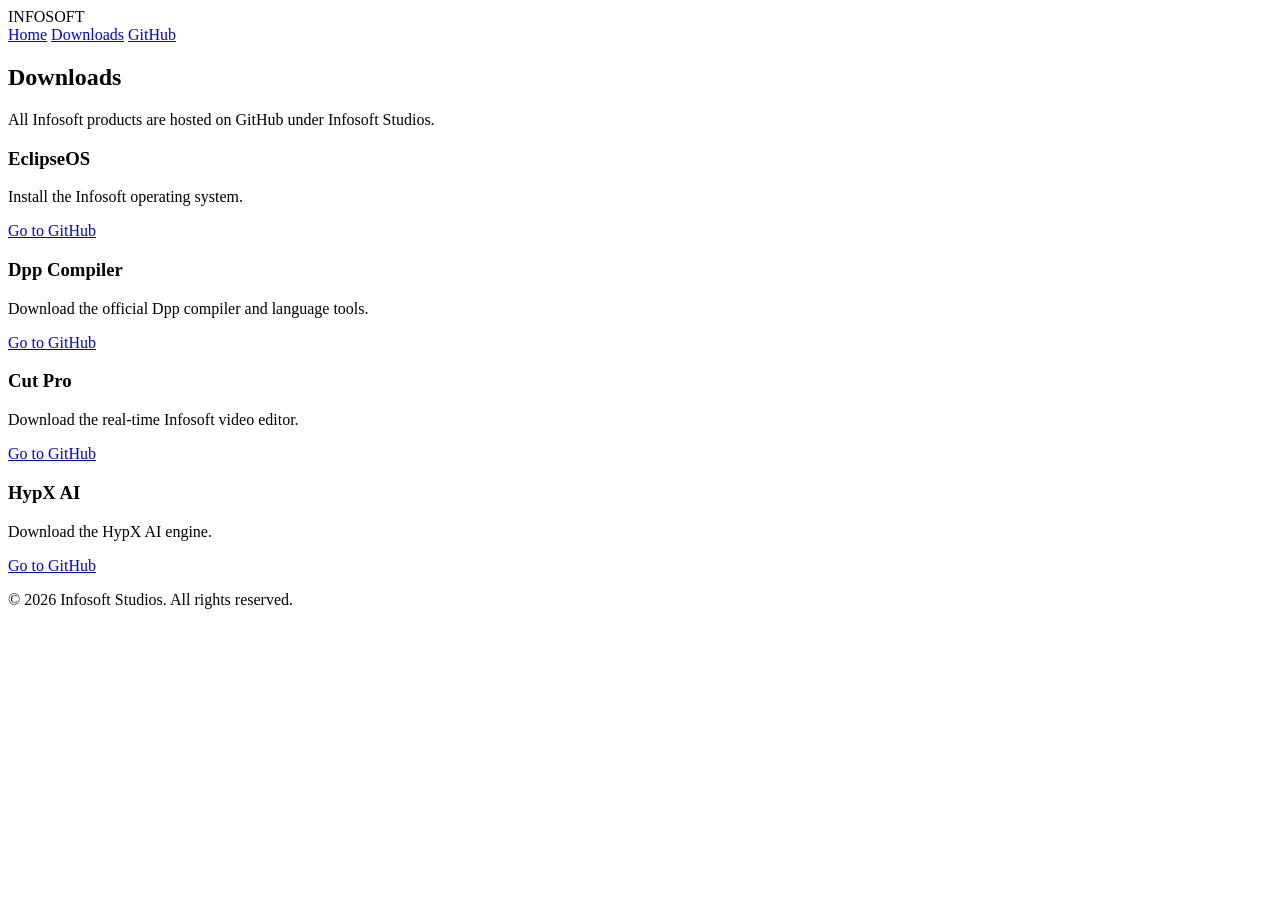
==== downloads.html @ 8b1b64da "Create downloads.html for Infosoft products" ====
<!DOCTYPE html>
<html lang="en">
<head>
    <meta charset="UTF-8">
    <title>Infosoft Downloads</title>
    <meta name="viewport" content="width=device-width, initial-scale=1">
    <link rel="stylesheet" href="style.css">
</head>

<body>

<header>
    <div class="logo">INFOSOFT</div>
    <nav>
        <a href="index.html">Home</a>
        <a href="downloads.html">Downloads</a>
        <a href="https://github.com/Infosoft-Studios" target="_blank">GitHub</a>
    </nav>
</header>

<section class="section">
    <h2>Downloads</h2>
    <p>All Infosoft products are hosted on GitHub under Infosoft Studios.</p>

    <div class="grid">

        <div class="card">
            <h3>EclipseOS</h3>
            <p>Install the Infosoft operating system.</p>
            <a class="btn" href="https://github.com/Infosoft-Studios/EclipseOS" target="_blank">Go to GitHub</a>
        </div>

        <div class="card">
            <h3>Dpp Compiler</h3>
            <p>Download the official Dpp compiler and language tools.</p>
            <a class="btn" href="https://github.com/Infosoft-Studios/Dpp" target="_blank">Go to GitHub</a>
        </div>

        <div class="card">
            <h3>Cut Pro</h3>
            <p>Download the real‑time Infosoft video editor.</p>
            <a class="btn" href="https://github.com/Infosoft-Studios/CutPro" target="_blank">Go to GitHub</a>
        </div>

        <div class="card">
            <h3>HypX AI</h3>
            <p>Download the HypX AI engine.</p>
            <a class="btn" href="https://github.com/Infosoft-Studios/HypX-AI" target="_blank">Go to GitHub</a>
        </div>

    </div>
</section>

<footer>
    <p>© 2026 Infosoft Studios. All rights reserved.</p>
</footer>

</body>
</html>
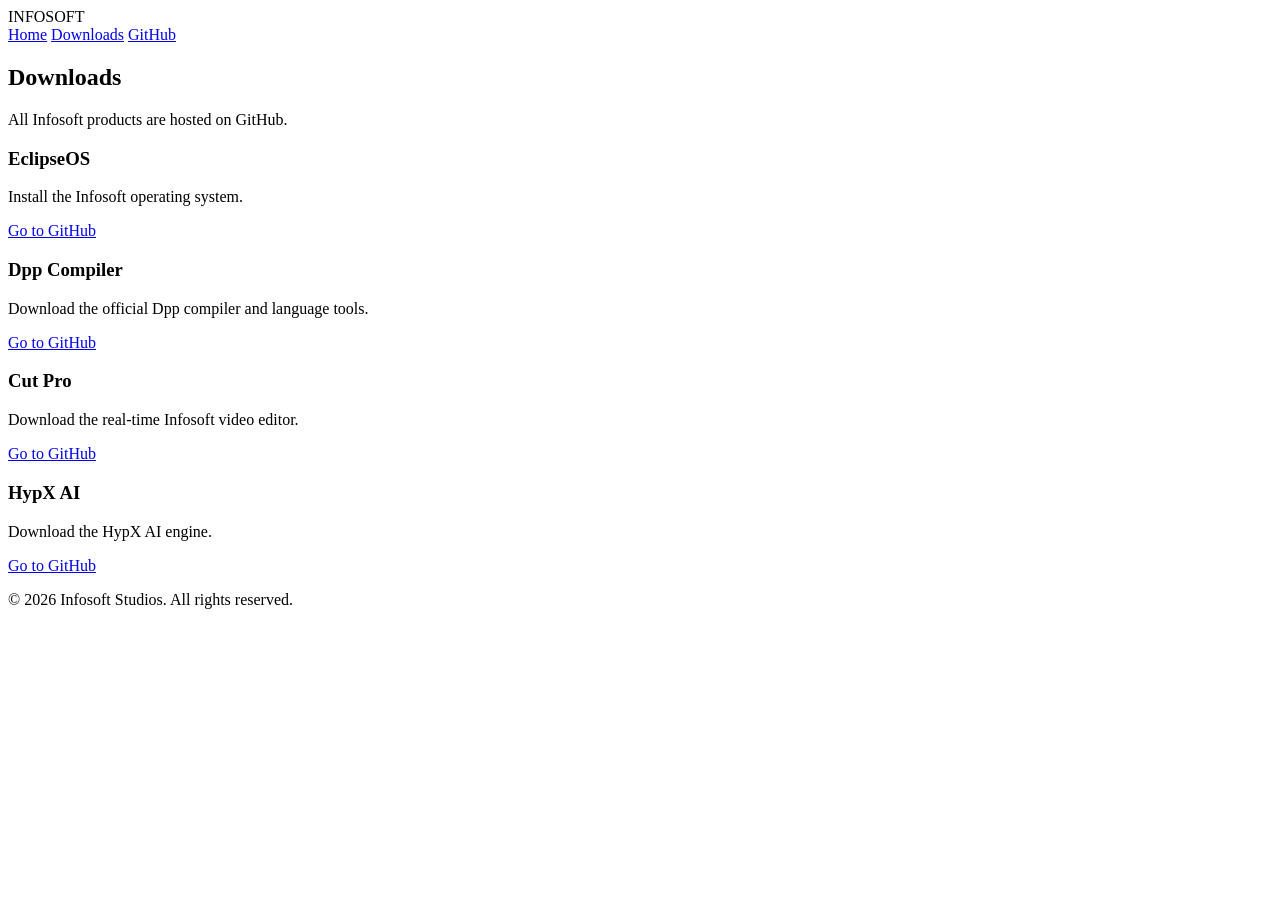
==== commit 12948346: "Update GitHub links and enhance section titles" ====
--- a/downloads.html
+++ b/downloads.html
@@ -9,49 +9,49 @@
 
 <body>
 
-<header>
+<header class="navbar glass">
     <div class="logo">INFOSOFT</div>
     <nav>
         <a href="index.html">Home</a>
         <a href="downloads.html">Downloads</a>
-        <a href="https://github.com/Infosoft-Studios" target="_blank">GitHub</a>
+        <a href="https://github.com/Infosoft" target="_blank">GitHub</a>
     </nav>
 </header>
 
 <section class="section">
-    <h2>Downloads</h2>
-    <p>All Infosoft products are hosted on GitHub under Infosoft Studios.</p>
+    <h2 class="section-title">Downloads</h2>
+    <p class="subtitle">All Infosoft products are hosted on GitHub.</p>
 
     <div class="grid">
 
-        <div class="card">
+        <div class="card glass">
             <h3>EclipseOS</h3>
             <p>Install the Infosoft operating system.</p>
-            <a class="btn" href="https://github.com/Infosoft-Studios/EclipseOS" target="_blank">Go to GitHub</a>
+            <a class="btn" href="https://github.com/Infosoft/EclipseOS" target="_blank">Go to GitHub</a>
         </div>
 
-        <div class="card">
+        <div class="card glass">
             <h3>Dpp Compiler</h3>
             <p>Download the official Dpp compiler and language tools.</p>
-            <a class="btn" href="https://github.com/Infosoft-Studios/Dpp" target="_blank">Go to GitHub</a>
+            <a class="btn" href="https://github.com/Infosoft/Dpp" target="_blank">Go to GitHub</a>
         </div>
 
-        <div class="card">
+        <div class="card glass">
             <h3>Cut Pro</h3>
             <p>Download the real‑time Infosoft video editor.</p>
-            <a class="btn" href="https://github.com/Infosoft-Studios/CutPro" target="_blank">Go to GitHub</a>
+            <a class="btn" href="https://github.com/Infosoft/CutPro" target="_blank">Go to GitHub</a>
         </div>
 
-        <div class="card">
+        <div class="card glass">
             <h3>HypX AI</h3>
             <p>Download the HypX AI engine.</p>
-            <a class="btn" href="https://github.com/Infosoft-Studios/HypX-AI" target="_blank">Go to GitHub</a>
+            <a class="btn" href="https://github.com/Infosoft/HypX-AI" target="_blank">Go to GitHub</a>
         </div>
 
     </div>
 </section>
 
-<footer>
+<footer class="footer glass">
     <p>© 2026 Infosoft Studios. All rights reserved.</p>
 </footer>
 
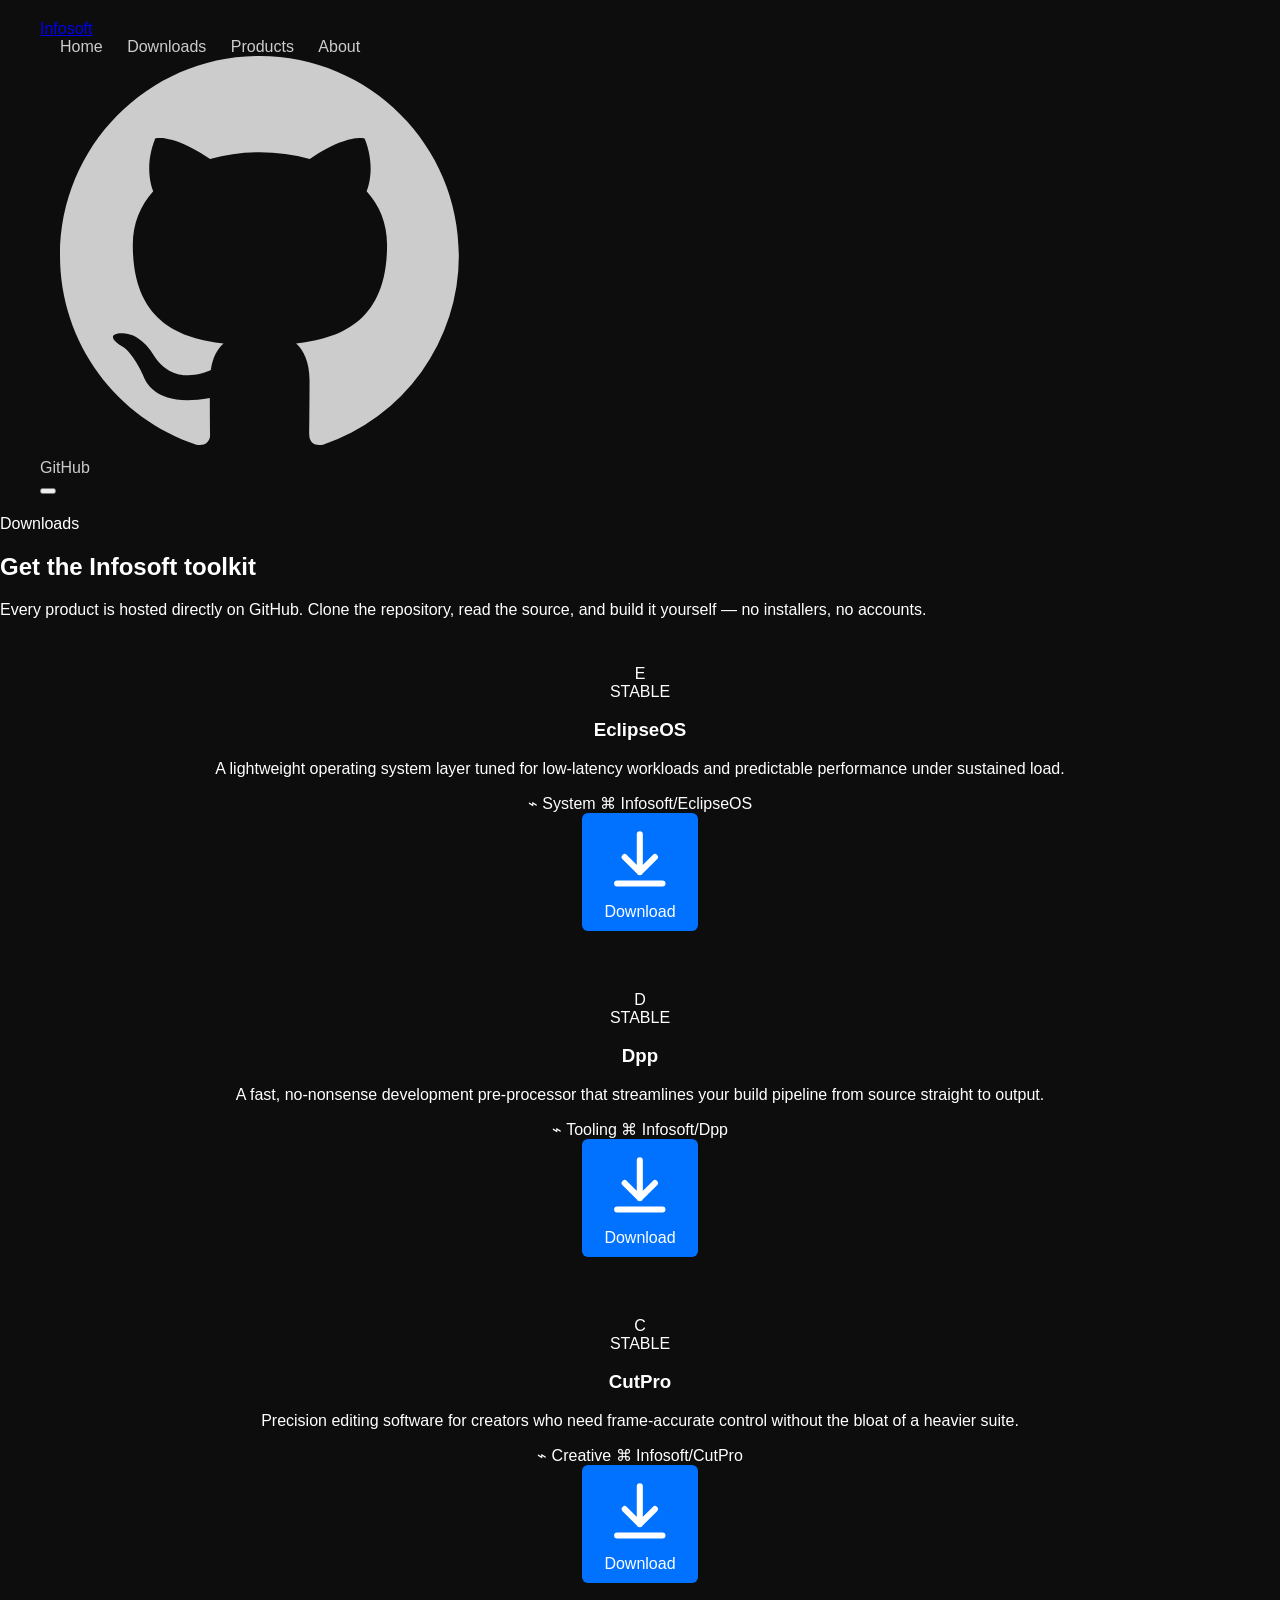
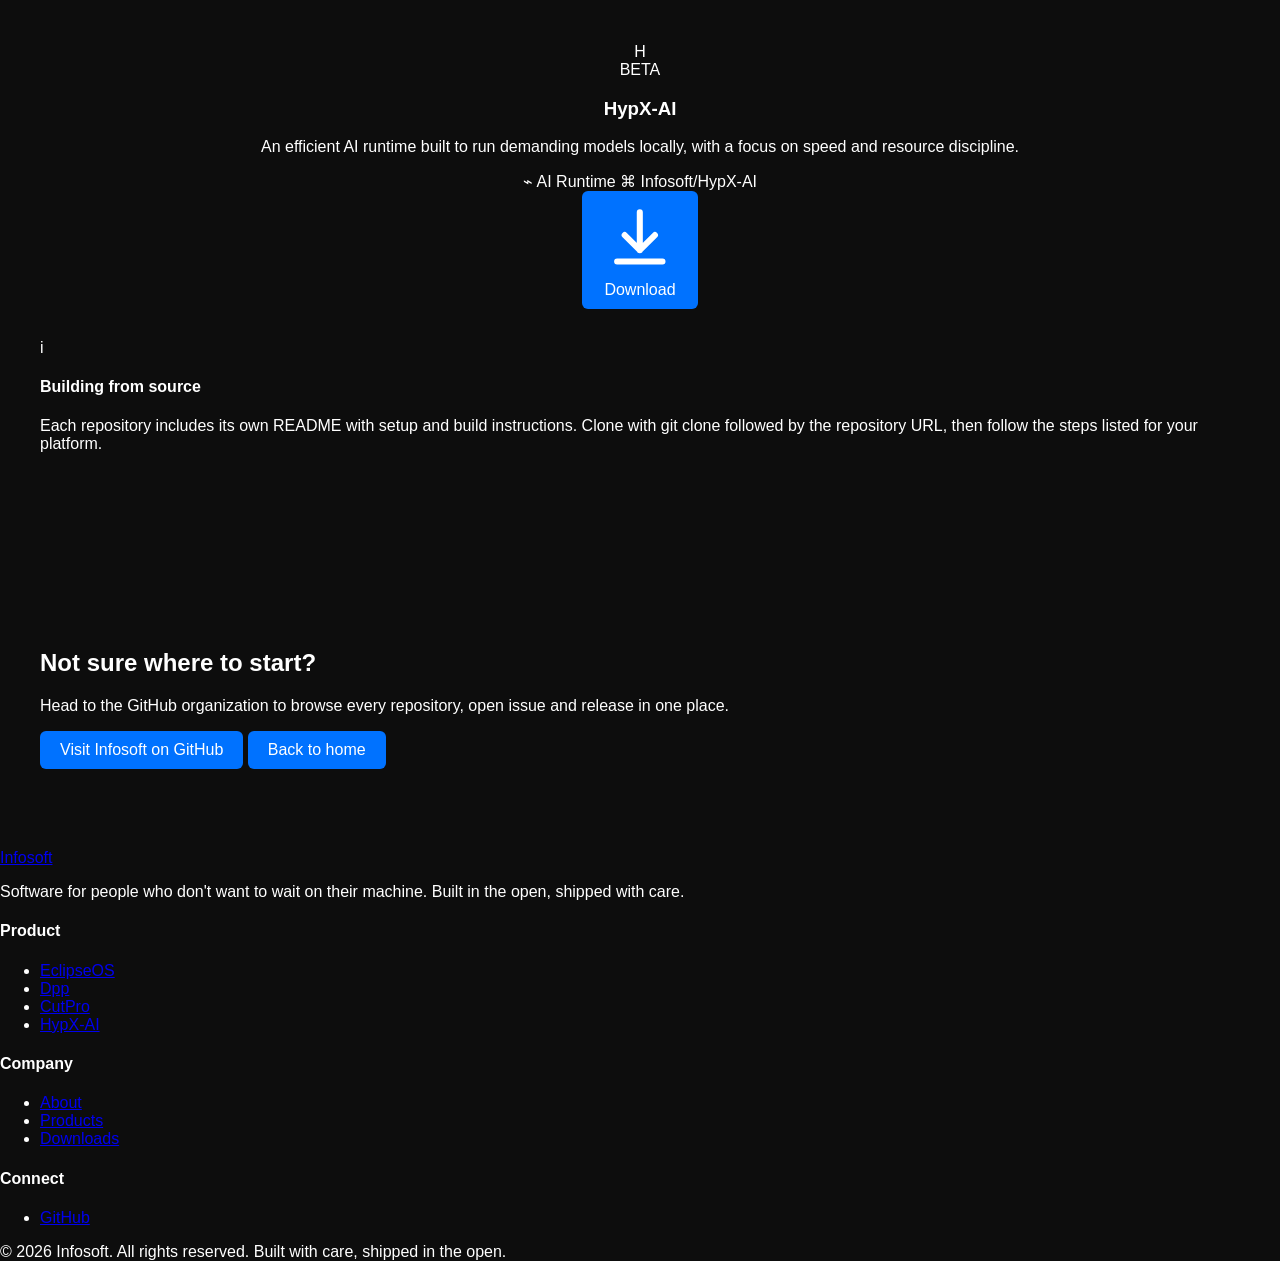
==== commit 23b99276: "Revamp downloads.html with new layout and content Updated the downloads page with new meta tags, imp" ====
--- a/downloads.html
+++ b/downloads.html
@@ -1,59 +1,207 @@
 <!DOCTYPE html>
 <html lang="en">
 <head>
-    <meta charset="UTF-8">
-    <title>Infosoft Downloads</title>
-    <meta name="viewport" content="width=device-width, initial-scale=1">
-    <link rel="stylesheet" href="style.css">
+<meta charset="UTF-8">
+<meta name="viewport" content="width=device-width, initial-scale=1.0">
+<title>Downloads — Infosoft</title>
+<meta name="description" content="Download EclipseOS, Dpp, CutPro and HypX-AI directly from the Infosoft GitHub organization.">
+<link rel="preconnect" href="https://fonts.googleapis.com">
+<link rel="stylesheet" href="style.css">
 </head>
-
 <body>
 
-<header class="navbar glass">
-    <div class="logo">INFOSOFT</div>
-    <nav>
-        <a href="index.html">Home</a>
-        <a href="downloads.html">Downloads</a>
-        <a href="https://github.com/Infosoft" target="_blank">GitHub</a>
+<div class="ambient" aria-hidden="true">
+  <div class="orb orb--1"></div>
+  <div class="orb orb--2"></div>
+  <div class="orb orb--3"></div>
+</div>
+
+<header class="navbar" id="navbar">
+  <div class="nav-inner">
+    <a href="index.html" class="brand">
+      <span class="brand-mark" aria-hidden="true"></span>
+      Infosoft
+    </a>
+
+    <nav class="nav-links" id="navLinks">
+      <a href="index.html">Home</a>
+      <a href="downloads.html" class="active">Downloads</a>
+      <a href="index.html#products">Products</a>
+      <a href="index.html#about">About</a>
+      <a href="https://github.com/Infosoft" target="_blank" rel="noopener" class="nav-github">
+        <svg viewBox="0 0 16 16" fill="currentColor" aria-hidden="true"><path d="M8 0C3.58 0 0 3.58 0 8c0 3.54 2.29 6.53 5.47 7.59.4.07.55-.17.55-.38 0-.19-.01-.82-.01-1.49-2.01.37-2.53-.49-2.69-.94-.09-.23-.48-.94-.82-1.13-.28-.15-.68-.52-.01-.53.63-.01 1.08.58 1.23.82.72 1.21 1.87.87 2.33.66.07-.52.28-.87.51-1.07-1.78-.2-3.64-.89-3.64-3.95 0-.87.31-1.59.82-2.15-.08-.2-.36-1.02.08-2.12 0 0 .67-.21 2.2.82.64-.18 1.32-.27 2-.27.68 0 1.36.09 2 .27 1.53-1.04 2.2-.82 2.2-.82.44 1.1.16 1.92.08 2.12.51.56.82 1.27.82 2.15 0 3.07-1.87 3.75-3.65 3.95.29.25.54.73.54 1.48 0 1.07-.01 1.93-.01 2.2 0 .21.15.46.55.38A8.01 8.01 0 0 0 16 8c0-4.42-3.58-8-8-8z"/></svg>
+        GitHub
+      </a>
     </nav>
+
+    <button class="nav-toggle" id="navToggle" aria-label="Toggle navigation" aria-expanded="false">
+      <span></span><span></span><span></span>
+    </button>
+  </div>
 </header>
 
-<section class="section">
-    <h2 class="section-title">Downloads</h2>
-    <p class="subtitle">All Infosoft products are hosted on GitHub.</p>
-
-    <div class="grid">
-
-        <div class="card glass">
-            <h3>EclipseOS</h3>
-            <p>Install the Infosoft operating system.</p>
-            <a class="btn" href="https://github.com/Infosoft/EclipseOS" target="_blank">Go to GitHub</a>
+<main>
+
+  <section class="page-header">
+    <div class="container">
+      <div class="eyebrow reveal is-visible" style="justify-content:center">Downloads</div>
+      <h1 class="section-heading reveal is-visible">Get the Infosoft toolkit</h1>
+      <p class="section-sub reveal is-visible">Every product is hosted directly on GitHub. Clone the repository, read the source, and build it yourself — no installers, no accounts.</p>
+    </div>
+  </section>
+
+  <section class="section" style="padding-top:0">
+    <div class="container">
+      <div class="grid-downloads reveal-stagger">
+
+        <article class="card download-card reveal" style="--i:0">
+          <div class="download-top">
+            <div class="download-icon">E</div>
+            <span class="download-status">STABLE</span>
+          </div>
+          <h3>EclipseOS</h3>
+          <p>A lightweight operating system layer tuned for low-latency workloads and predictable performance under sustained load.</p>
+          <div class="download-meta">
+            <span>⌁ System</span>
+            <span>⌘ Infosoft/EclipseOS</span>
+          </div>
+          <div class="download-actions">
+            <a href="https://github.com/Infosoft/EclipseOS" target="_blank" rel="noopener" class="btn btn-primary btn-block">
+              <svg viewBox="0 0 20 20" fill="none" aria-hidden="true"><path d="M10 3v10m0 0l-4-4m4 4l4-4M4 16h12" stroke="currentColor" stroke-width="1.6" stroke-linecap="round" stroke-linejoin="round"/></svg>
+              Download
+            </a>
+          </div>
+        </article>
+
+        <article class="card download-card reveal" style="--i:1">
+          <div class="download-top">
+            <div class="download-icon">D</div>
+            <span class="download-status">STABLE</span>
+          </div>
+          <h3>Dpp</h3>
+          <p>A fast, no-nonsense development pre-processor that streamlines your build pipeline from source straight to output.</p>
+          <div class="download-meta">
+            <span>⌁ Tooling</span>
+            <span>⌘ Infosoft/Dpp</span>
+          </div>
+          <div class="download-actions">
+            <a href="https://github.com/Infosoft/Dpp" target="_blank" rel="noopener" class="btn btn-primary btn-block">
+              <svg viewBox="0 0 20 20" fill="none" aria-hidden="true"><path d="M10 3v10m0 0l-4-4m4 4l4-4M4 16h12" stroke="currentColor" stroke-width="1.6" stroke-linecap="round" stroke-linejoin="round"/></svg>
+              Download
+            </a>
+          </div>
+        </article>
+
+        <article class="card download-card reveal" style="--i:2">
+          <div class="download-top">
+            <div class="download-icon">C</div>
+            <span class="download-status">STABLE</span>
+          </div>
+          <h3>CutPro</h3>
+          <p>Precision editing software for creators who need frame-accurate control without the bloat of a heavier suite.</p>
+          <div class="download-meta">
+            <span>⌁ Creative</span>
+            <span>⌘ Infosoft/CutPro</span>
+          </div>
+          <div class="download-actions">
+            <a href="https://github.com/Infosoft/CutPro" target="_blank" rel="noopener" class="btn btn-primary btn-block">
+              <svg viewBox="0 0 20 20" fill="none" aria-hidden="true"><path d="M10 3v10m0 0l-4-4m4 4l4-4M4 16h12" stroke="currentColor" stroke-width="1.6" stroke-linecap="round" stroke-linejoin="round"/></svg>
+              Download
+            </a>
+          </div>
+        </article>
+
+        <article class="card download-card reveal" style="--i:3">
+          <div class="download-top">
+            <div class="download-icon">H</div>
+            <span class="download-status">BETA</span>
+          </div>
+          <h3>HypX-AI</h3>
+          <p>An efficient AI runtime built to run demanding models locally, with a focus on speed and resource discipline.</p>
+          <div class="download-meta">
+            <span>⌁ AI Runtime</span>
+            <span>⌘ Infosoft/HypX-AI</span>
+          </div>
+          <div class="download-actions">
+            <a href="https://github.com/Infosoft/HypX-AI" target="_blank" rel="noopener" class="btn btn-primary btn-block">
+              <svg viewBox="0 0 20 20" fill="none" aria-hidden="true"><path d="M10 3v10m0 0l-4-4m4 4l4-4M4 16h12" stroke="currentColor" stroke-width="1.6" stroke-linecap="round" stroke-linejoin="round"/></svg>
+              Download
+            </a>
+          </div>
+        </article>
+
+      </div>
+
+      <div class="notice-panel reveal">
+        <div class="notice-icon">i</div>
+        <div>
+          <h4>Building from source</h4>
+          <p>Each repository includes its own README with setup and build instructions. Clone with <span class="mono">git clone</span> followed by the repository URL, then follow the steps listed for your platform.</p>
         </div>
-
-        <div class="card glass">
-            <h3>Dpp Compiler</h3>
-            <p>Download the official Dpp compiler and language tools.</p>
-            <a class="btn" href="https://github.com/Infosoft/Dpp" target="_blank">Go to GitHub</a>
+      </div>
+    </div>
+  </section>
+
+  <section class="section">
+    <div class="container">
+      <div class="cta-band reveal">
+        <h2>Not sure where to start?</h2>
+        <p>Head to the GitHub organization to browse every repository, open issue and release in one place.</p>
+        <div class="hero-cta">
+          <a href="https://github.com/Infosoft" target="_blank" rel="noopener" class="btn btn-primary">Visit Infosoft on GitHub</a>
+          <a href="index.html" class="btn btn-ghost">Back to home</a>
         </div>
-
-        <div class="card glass">
-            <h3>Cut Pro</h3>
-            <p>Download the real‑time Infosoft video editor.</p>
-            <a class="btn" href="https://github.com/Infosoft/CutPro" target="_blank">Go to GitHub</a>
-        </div>
-
-        <div class="card glass">
-            <h3>HypX AI</h3>
-            <p>Download the HypX AI engine.</p>
-            <a class="btn" href="https://github.com/Infosoft/HypX-AI" target="_blank">Go to GitHub</a>
-        </div>
-
-    </div>
-</section>
-
-<footer class="footer glass">
-    <p>© 2026 Infosoft Studios. All rights reserved.</p>
+      </div>
+    </div>
+  </section>
+
+</main>
+
+<footer class="site-footer">
+  <div class="container">
+    <div class="footer-grid">
+      <div class="footer-brand">
+        <a href="index.html" class="brand">
+          <span class="brand-mark" aria-hidden="true"></span>
+          Infosoft
+        </a>
+        <p>Software for people who don't want to wait on their machine. Built in the open, shipped with care.</p>
+      </div>
+
+      <div class="footer-col">
+        <h4>Product</h4>
+        <ul>
+          <li><a href="https://github.com/Infosoft/EclipseOS" target="_blank" rel="noopener">EclipseOS</a></li>
+          <li><a href="https://github.com/Infosoft/Dpp" target="_blank" rel="noopener">Dpp</a></li>
+          <li><a href="https://github.com/Infosoft/CutPro" target="_blank" rel="noopener">CutPro</a></li>
+          <li><a href="https://github.com/Infosoft/HypX-AI" target="_blank" rel="noopener">HypX-AI</a></li>
+        </ul>
+      </div>
+
+      <div class="footer-col">
+        <h4>Company</h4>
+        <ul>
+          <li><a href="index.html#about">About</a></li>
+          <li><a href="index.html#products">Products</a></li>
+          <li><a href="downloads.html">Downloads</a></li>
+        </ul>
+      </div>
+
+      <div class="footer-col">
+        <h4>Connect</h4>
+        <ul>
+          <li><a href="https://github.com/Infosoft" target="_blank" rel="noopener">GitHub</a></li>
+        </ul>
+      </div>
+    </div>
+
+    <div class="footer-bottom">
+      <span>© 2026 Infosoft. All rights reserved.</span>
+      <span class="mono">Built with care, shipped in the open.</span>
+    </div>
+  </div>
 </footer>
 
+<script src="script.js"></script>
 </body>
 </html>
--- a/style.css
+++ b/style.css
@@ -0,0 +1,129 @@
+/* GLOBAL */
+body {
+    margin: 0;
+    font-family: "Inter", "Segoe UI", sans-serif;
+    background: #0d0d0d;
+    color: #fff;
+}
+
+/* GLASS EFFECT */
+.glass {
+    backdrop-filter: blur(12px);
+    background: rgba(255, 255, 255, 0.05);
+    border: 1px solid rgba(255, 255, 255, 0.1);
+}
+
+/* NAVBAR */
+.navbar {
+    display: flex;
+    justify-content: space-between;
+    padding: 20px 40px;
+    position: sticky;
+    top: 0;
+    z-index: 100;
+}
+
+.logo {
+    font-size: 26px;
+    font-weight: 700;
+    letter-spacing: 2px;
+}
+
+nav a {
+    margin-left: 20px;
+    color: #ccc;
+    text-decoration: none;
+    font-size: 16px;
+    transition: 0.2s;
+}
+
+nav a:hover {
+    color: #fff;
+}
+
+/* HERO */
+.hero {
+    height: 80vh;
+    display: flex;
+    align-items: center;
+    justify-content: center;
+    background: linear-gradient(135deg, #1a1a1a, #000);
+    text-align: center;
+}
+
+.title {
+    font-size: 64px;
+    margin-bottom: 10px;
+}
+
+.subtitle {
+    font-size: 20px;
+    color: #bbb;
+}
+
+.cta {
+    display: inline-block;
+    margin-top: 30px;
+    padding: 12px 30px;
+    background: #0072ff;
+    color: #fff;
+    border-radius: 6px;
+    text-decoration: none;
+    font-size: 18px;
+    transition: 0.2s;
+}
+
+.cta:hover {
+    background: #0055cc;
+}
+
+/* SECTIONS */
+.section {
+    padding: 80px 40px;
+}
+
+.section-title {
+    font-size: 36px;
+    text-align: center;
+    margin-bottom: 40px;
+}
+
+/* GRID */
+.grid {
+    display: grid;
+    grid-template-columns: repeat(auto-fit, minmax(260px, 1fr));
+    gap: 30px;
+}
+
+/* CARDS */
+.card {
+    padding: 30px;
+    border-radius: 12px;
+    text-align: center;
+    transition: 0.3s;
+}
+
+.card:hover {
+    transform: translateY(-8px);
+}
+
+.btn {
+    display: inline-block;
+    padding: 10px 20px;
+    background: #0072ff;
+    color: #fff;
+    border-radius: 6px;
+    text-decoration: none;
+    transition: 0.2s;
+}
+
+.btn:hover {
+    background: #0055cc;
+}
+
+/* FOOTER */
+.footer {
+    text-align: center;
+    padding: 20px;
+    margin-top: 40px;
+}
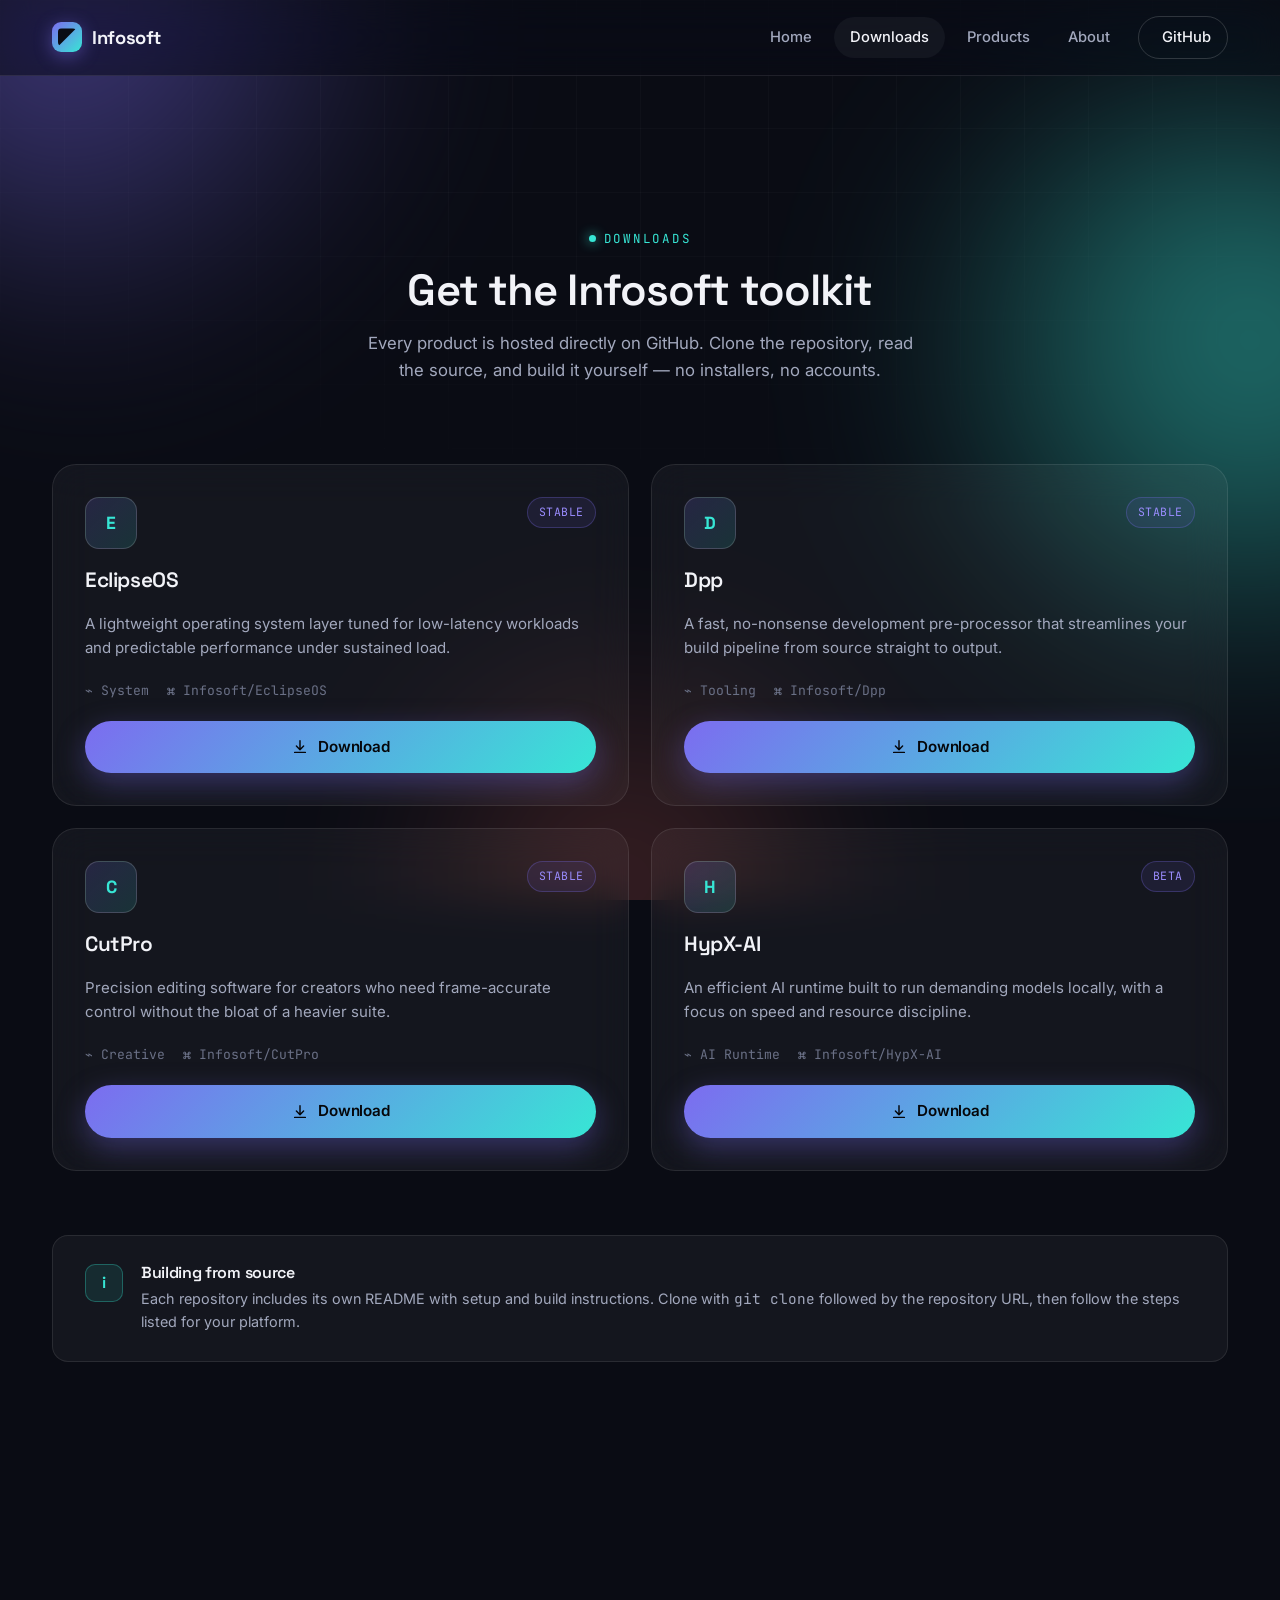
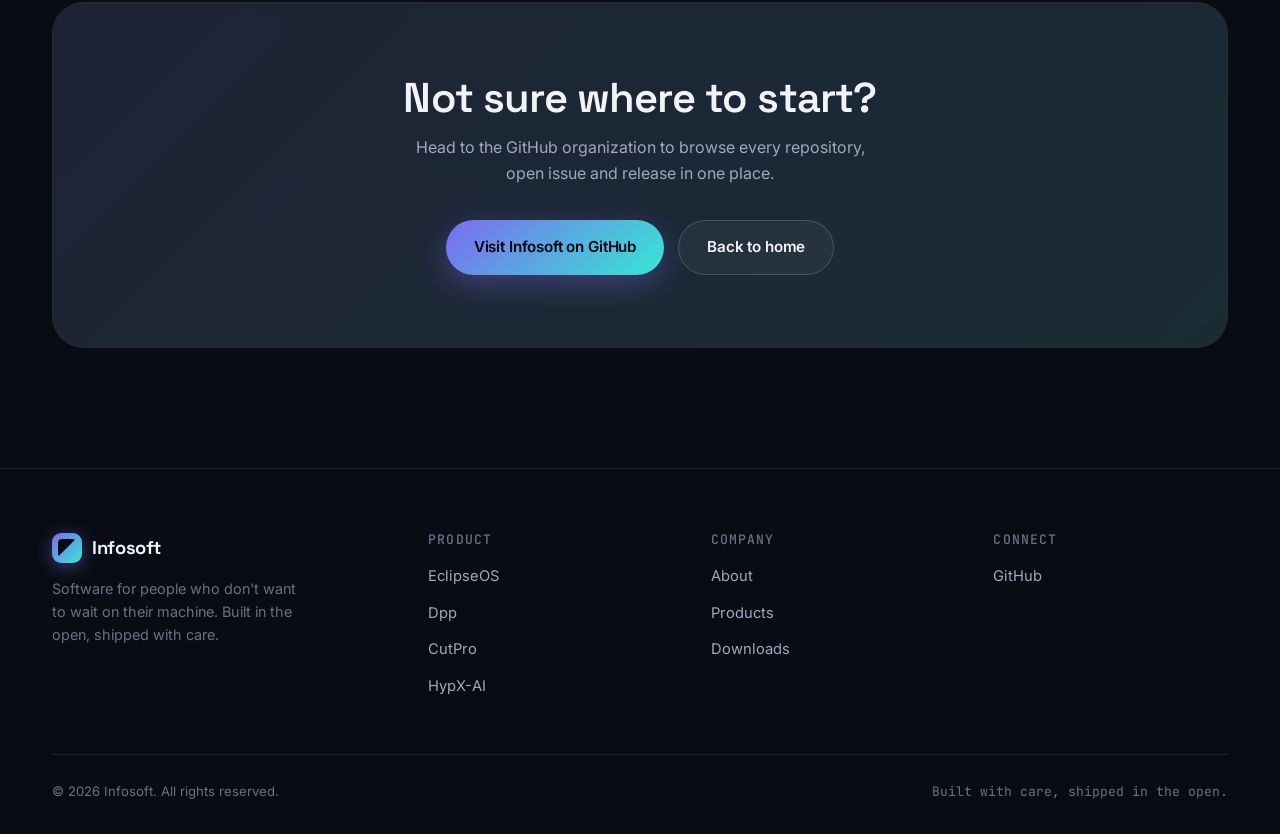
==== commit d98ae360: "Update product links in downloads.html" ====
--- a/downloads.html
+++ b/downloads.html
@@ -171,8 +171,8 @@
       <div class="footer-col">
         <h4>Product</h4>
         <ul>
-          <li><a href="https://github.com/Infosoft/EclipseOS" target="_blank" rel="noopener">EclipseOS</a></li>
-          <li><a href="https://github.com/Infosoft/Dpp" target="_blank" rel="noopener">Dpp</a></li>
+          <li><a href="https://github.com/Infosoft-Studios/EclipseOS" target="_blank" rel="noopener">EclipseOS</a></li>
+          <li><a href="https://github.com/Infosoft-Studios/Dpp-ProgrammingLanguage" target="_blank" rel="noopener">Dpp</a></li>
           <li><a href="https://github.com/Infosoft/CutPro" target="_blank" rel="noopener">CutPro</a></li>
           <li><a href="https://github.com/Infosoft/HypX-AI" target="_blank" rel="noopener">HypX-AI</a></li>
         </ul>
--- a/style.css
+++ b/style.css
@@ -1,129 +1,876 @@
-/* GLOBAL */
+/* =========================================================
+   Infosoft — Global Stylesheet
+   ========================================================= */
+
+@import url('https://fonts.googleapis.com/css2?family=Space+Grotesk:wght@400;500;600;700&family=Inter:wght@400;500;600;700&family=JetBrains+Mono:wght@400;500&display=swap');
+
+:root {
+  /* Palette */
+  --bg: #0a0c14;
+  --bg-alt: #0d1020;
+  --surface: rgba(255, 255, 255, 0.045);
+  --surface-strong: rgba(255, 255, 255, 0.08);
+  --border: rgba(255, 255, 255, 0.09);
+  --border-strong: rgba(255, 255, 255, 0.16);
+
+  --text: #f2f3f8;
+  --text-dim: #a2a8bd;
+  --text-faint: #6a7086;
+
+  --violet: #7c6cf0;
+  --violet-soft: #9b8dff;
+  --cyan: #37e6d5;
+  --coral: #ff6f61;
+
+  --gradient-brand: linear-gradient(135deg, #7c6cf0 0%, #37e6d5 100%);
+  --gradient-brand-soft: linear-gradient(135deg, rgba(124, 108, 240, 0.18), rgba(55, 230, 213, 0.14));
+  --gradient-text: linear-gradient(135deg, #ffffff 0%, #b9c0ff 45%, #37e6d5 100%);
+
+  --radius-sm: 10px;
+  --radius-md: 16px;
+  --radius-lg: 24px;
+  --radius-xl: 32px;
+
+  --shadow-sm: 0 2px 12px rgba(0, 0, 0, 0.25);
+  --shadow-md: 0 12px 40px rgba(0, 0, 0, 0.35);
+  --shadow-lg: 0 24px 70px rgba(0, 0, 0, 0.45);
+  --shadow-glow: 0 0 0 1px rgba(124, 108, 240, 0.25), 0 20px 60px rgba(124, 108, 240, 0.18);
+
+  --ease: cubic-bezier(0.16, 1, 0.3, 1);
+  --ease-soft: cubic-bezier(0.4, 0, 0.2, 1);
+
+  --nav-h: 76px;
+  --container: 1240px;
+}
+
+/* ---------- Reset ---------- */
+* { margin: 0; padding: 0; box-sizing: border-box; }
+
+html {
+  scroll-behavior: smooth;
+  -webkit-font-smoothing: antialiased;
+}
+
 body {
-    margin: 0;
-    font-family: "Inter", "Segoe UI", sans-serif;
-    background: #0d0d0d;
-    color: #fff;
-}
-
-/* GLASS EFFECT */
-.glass {
-    backdrop-filter: blur(12px);
-    background: rgba(255, 255, 255, 0.05);
-    border: 1px solid rgba(255, 255, 255, 0.1);
-}
-
-/* NAVBAR */
+  background: var(--bg);
+  color: var(--text);
+  font-family: 'Inter', -apple-system, BlinkMacSystemFont, sans-serif;
+  font-size: 16px;
+  line-height: 1.6;
+  overflow-x: hidden;
+  position: relative;
+}
+
+img { max-width: 100%; display: block; }
+a { color: inherit; text-decoration: none; }
+ul { list-style: none; }
+button { font-family: inherit; cursor: pointer; border: none; background: none; color: inherit; }
+
+::selection { background: rgba(124, 108, 240, 0.35); color: #fff; }
+
+::-webkit-scrollbar { width: 10px; }
+::-webkit-scrollbar-track { background: var(--bg); }
+::-webkit-scrollbar-thumb { background: var(--border-strong); border-radius: 10px; }
+::-webkit-scrollbar-thumb:hover { background: var(--violet); }
+
+@media (prefers-reduced-motion: reduce) {
+  *, *::before, *::after {
+    animation-duration: 0.001ms !important;
+    animation-iteration-count: 1 !important;
+    transition-duration: 0.001ms !important;
+    scroll-behavior: auto !important;
+  }
+}
+
+:focus-visible {
+  outline: 2px solid var(--cyan);
+  outline-offset: 3px;
+  border-radius: 4px;
+}
+
+/* ---------- Typography ---------- */
+h1, h2, h3, h4 {
+  font-family: 'Space Grotesk', 'Inter', sans-serif;
+  font-weight: 600;
+  letter-spacing: -0.02em;
+  line-height: 1.1;
+  color: var(--text);
+}
+
+.eyebrow {
+  display: inline-flex;
+  align-items: center;
+  gap: 8px;
+  font-family: 'JetBrains Mono', monospace;
+  font-size: 12.5px;
+  letter-spacing: 0.14em;
+  text-transform: uppercase;
+  color: var(--cyan);
+  margin-bottom: 18px;
+}
+
+.eyebrow::before {
+  content: '';
+  width: 7px;
+  height: 7px;
+  border-radius: 50%;
+  background: var(--cyan);
+  box-shadow: 0 0 12px var(--cyan);
+}
+
+.section-heading {
+  font-size: clamp(2rem, 3.4vw, 2.85rem);
+  max-width: 640px;
+}
+
+.section-sub {
+  color: var(--text-dim);
+  font-size: 1.05rem;
+  max-width: 560px;
+  margin-top: 16px;
+}
+
+.gradient-text {
+  background: var(--gradient-text);
+  -webkit-background-clip: text;
+  background-clip: text;
+  color: transparent;
+}
+
+.mono { font-family: 'JetBrains Mono', monospace; }
+
+/* ---------- Layout helpers ---------- */
+.container {
+  width: 100%;
+  max-width: var(--container);
+  margin: 0 auto;
+  padding: 0 32px;
+}
+
+.section {
+  padding: 120px 0;
+  position: relative;
+}
+
+@media (max-width: 720px) {
+  .section { padding: 84px 0; }
+}
+
+/* ---------- Ambient background ---------- */
+.ambient {
+  position: fixed;
+  inset: 0;
+  z-index: -2;
+  background: var(--bg);
+  overflow: hidden;
+}
+
+.ambient::before {
+  content: '';
+  position: absolute;
+  inset: 0;
+  background-image:
+    linear-gradient(rgba(255,255,255,0.025) 1px, transparent 1px),
+    linear-gradient(90deg, rgba(255,255,255,0.025) 1px, transparent 1px);
+  background-size: 64px 64px;
+  mask-image: radial-gradient(ellipse 80% 60% at 50% 0%, black 40%, transparent 100%);
+}
+
+.orb {
+  position: absolute;
+  border-radius: 50%;
+  filter: blur(90px);
+  opacity: 0.55;
+  animation: drift 22s ease-in-out infinite;
+}
+
+.orb--1 {
+  width: 560px; height: 560px;
+  top: -180px; left: -120px;
+  background: radial-gradient(circle at 30% 30%, #7c6cf0, transparent 70%);
+  animation-delay: 0s;
+}
+
+.orb--2 {
+  width: 620px; height: 620px;
+  top: 10%; right: -220px;
+  background: radial-gradient(circle at 60% 40%, #37e6d5, transparent 70%);
+  animation-delay: -8s;
+}
+
+.orb--3 {
+  width: 480px; height: 480px;
+  bottom: -220px; left: 30%;
+  background: radial-gradient(circle at 50% 50%, #ff6f61, transparent 72%);
+  opacity: 0.28;
+  animation-delay: -14s;
+}
+
+@keyframes drift {
+  0%, 100% { transform: translate(0, 0) scale(1); }
+  33% { transform: translate(40px, -30px) scale(1.08); }
+  66% { transform: translate(-30px, 20px) scale(0.95); }
+}
+
+/* ---------- Navbar ---------- */
 .navbar {
-    display: flex;
-    justify-content: space-between;
-    padding: 20px 40px;
-    position: sticky;
-    top: 0;
-    z-index: 100;
-}
-
-.logo {
-    font-size: 26px;
-    font-weight: 700;
-    letter-spacing: 2px;
-}
-
-nav a {
-    margin-left: 20px;
-    color: #ccc;
-    text-decoration: none;
-    font-size: 16px;
-    transition: 0.2s;
-}
-
-nav a:hover {
-    color: #fff;
-}
-
-/* HERO */
+  position: sticky;
+  top: 0;
+  z-index: 100;
+  height: var(--nav-h);
+  display: flex;
+  align-items: center;
+  background: rgba(10, 12, 20, 0.55);
+  backdrop-filter: blur(18px) saturate(140%);
+  -webkit-backdrop-filter: blur(18px) saturate(140%);
+  border-bottom: 1px solid var(--border);
+  transition: background 0.3s var(--ease-soft), border-color 0.3s var(--ease-soft);
+}
+
+.navbar.is-scrolled {
+  background: rgba(10, 12, 20, 0.82);
+  box-shadow: var(--shadow-sm);
+}
+
+.nav-inner {
+  width: 100%;
+  max-width: var(--container);
+  margin: 0 auto;
+  padding: 0 32px;
+  display: flex;
+  align-items: center;
+  justify-content: space-between;
+}
+
+.brand {
+  display: flex;
+  align-items: center;
+  gap: 10px;
+  font-family: 'Space Grotesk', sans-serif;
+  font-weight: 700;
+  font-size: 1.15rem;
+  letter-spacing: -0.02em;
+}
+
+.brand-mark {
+  width: 30px;
+  height: 30px;
+  border-radius: 9px;
+  background: var(--gradient-brand);
+  position: relative;
+  box-shadow: 0 4px 18px rgba(124, 108, 240, 0.45);
+}
+
+.brand-mark::after {
+  content: '';
+  position: absolute;
+  inset: 6px;
+  border-radius: 4px;
+  background: var(--bg);
+  clip-path: polygon(0 0, 100% 0, 0 100%);
+}
+
+.nav-links {
+  display: flex;
+  align-items: center;
+  gap: 6px;
+}
+
+.nav-links a {
+  position: relative;
+  padding: 9px 16px;
+  font-size: 0.92rem;
+  font-weight: 500;
+  color: var(--text-dim);
+  border-radius: 100px;
+  transition: color 0.25s var(--ease-soft), background 0.25s var(--ease-soft);
+}
+
+.nav-links a:hover,
+.nav-links a.active {
+  color: var(--text);
+  background: var(--surface);
+}
+
+.nav-links a.nav-github {
+  display: inline-flex;
+  align-items: center;
+  gap: 7px;
+  color: var(--text);
+  border: 1px solid var(--border-strong);
+  margin-left: 6px;
+}
+
+.nav-links a.nav-github:hover {
+  border-color: var(--violet-soft);
+  background: var(--gradient-brand-soft);
+}
+
+.nav-toggle {
+  display: none;
+  width: 40px;
+  height: 40px;
+  border-radius: 10px;
+  border: 1px solid var(--border);
+  align-items: center;
+  justify-content: center;
+  flex-direction: column;
+  gap: 4px;
+}
+
+.nav-toggle span {
+  width: 18px;
+  height: 1.5px;
+  background: var(--text);
+  transition: transform 0.3s var(--ease-soft), opacity 0.3s var(--ease-soft);
+}
+
+/* ---------- Buttons ---------- */
+.btn {
+  display: inline-flex;
+  align-items: center;
+  justify-content: center;
+  gap: 9px;
+  padding: 14px 28px;
+  border-radius: 100px;
+  font-size: 0.95rem;
+  font-weight: 600;
+  letter-spacing: -0.01em;
+  transition: transform 0.35s var(--ease), box-shadow 0.35s var(--ease), background 0.35s var(--ease-soft), border-color 0.3s;
+  white-space: nowrap;
+}
+
+.btn-primary {
+  background: var(--gradient-brand);
+  color: #05060a;
+  box-shadow: 0 10px 30px rgba(124, 108, 240, 0.35);
+}
+
+.btn-primary:hover {
+  transform: translateY(-3px);
+  box-shadow: 0 16px 44px rgba(124, 108, 240, 0.5);
+}
+
+.btn-ghost {
+  background: var(--surface);
+  border: 1px solid var(--border-strong);
+  color: var(--text);
+}
+
+.btn-ghost:hover {
+  background: var(--surface-strong);
+  transform: translateY(-3px);
+  border-color: var(--violet-soft);
+}
+
+.btn-block { width: 100%; }
+
+.btn svg { width: 18px; height: 18px; flex-shrink: 0; }
+
+/* ---------- Hero ---------- */
 .hero {
-    height: 80vh;
-    display: flex;
-    align-items: center;
-    justify-content: center;
-    background: linear-gradient(135deg, #1a1a1a, #000);
-    text-align: center;
-}
-
-.title {
-    font-size: 64px;
-    margin-bottom: 10px;
-}
-
-.subtitle {
-    font-size: 20px;
-    color: #bbb;
-}
-
-.cta {
-    display: inline-block;
-    margin-top: 30px;
-    padding: 12px 30px;
-    background: #0072ff;
-    color: #fff;
-    border-radius: 6px;
-    text-decoration: none;
-    font-size: 18px;
-    transition: 0.2s;
-}
-
-.cta:hover {
-    background: #0055cc;
-}
-
-/* SECTIONS */
-.section {
-    padding: 80px 40px;
-}
-
-.section-title {
-    font-size: 36px;
-    text-align: center;
-    margin-bottom: 40px;
-}
-
-/* GRID */
-.grid {
-    display: grid;
-    grid-template-columns: repeat(auto-fit, minmax(260px, 1fr));
-    gap: 30px;
-}
-
-/* CARDS */
+  padding: calc(var(--nav-h) + 96px) 0 100px;
+  display: grid;
+  place-items: center;
+  text-align: center;
+  min-height: 88vh;
+}
+
+.hero-inner {
+  max-width: 880px;
+  display: flex;
+  flex-direction: column;
+  align-items: center;
+}
+
+.hero h1 {
+  font-size: clamp(2.6rem, 6.4vw, 5rem);
+  font-weight: 700;
+}
+
+.hero p.lead {
+  margin-top: 24px;
+  font-size: clamp(1.05rem, 1.6vw, 1.25rem);
+  color: var(--text-dim);
+  max-width: 620px;
+}
+
+.hero-cta {
+  display: flex;
+  gap: 14px;
+  margin-top: 40px;
+  flex-wrap: wrap;
+  justify-content: center;
+}
+
+.hero-stats {
+  display: flex;
+  gap: 48px;
+  margin-top: 88px;
+  flex-wrap: wrap;
+  justify-content: center;
+}
+
+.hero-stat .num {
+  font-family: 'Space Grotesk', sans-serif;
+  font-size: 2rem;
+  font-weight: 700;
+  background: var(--gradient-text);
+  -webkit-background-clip: text;
+  background-clip: text;
+  color: transparent;
+}
+
+.hero-stat .label {
+  font-size: 0.85rem;
+  color: var(--text-faint);
+  margin-top: 4px;
+  font-family: 'JetBrains Mono', monospace;
+  letter-spacing: 0.04em;
+}
+
+/* ---------- Glass Card ---------- */
 .card {
-    padding: 30px;
-    border-radius: 12px;
-    text-align: center;
-    transition: 0.3s;
+  background: var(--surface);
+  border: 1px solid var(--border);
+  border-radius: var(--radius-lg);
+  backdrop-filter: blur(20px);
+  -webkit-backdrop-filter: blur(20px);
+  position: relative;
+  overflow: hidden;
+  transition: transform 0.45s var(--ease), border-color 0.4s var(--ease-soft), box-shadow 0.45s var(--ease);
+}
+
+.card::before {
+  content: '';
+  position: absolute;
+  inset: 0;
+  background: radial-gradient(420px circle at var(--mx, 50%) var(--my, 0%), rgba(124, 108, 240, 0.16), transparent 60%);
+  opacity: 0;
+  transition: opacity 0.4s var(--ease-soft);
+  pointer-events: none;
 }
 
 .card:hover {
-    transform: translateY(-8px);
-}
-
-.btn {
-    display: inline-block;
-    padding: 10px 20px;
-    background: #0072ff;
-    color: #fff;
-    border-radius: 6px;
-    text-decoration: none;
-    transition: 0.2s;
-}
-
-.btn:hover {
-    background: #0055cc;
-}
-
-/* FOOTER */
-.footer {
-    text-align: center;
-    padding: 20px;
-    margin-top: 40px;
-}
+  transform: translateY(-8px);
+  border-color: var(--border-strong);
+  box-shadow: var(--shadow-lg);
+}
+
+.card:hover::before { opacity: 1; }
+
+/* ---------- Product grid ---------- */
+.grid-products {
+  margin-top: 64px;
+  display: grid;
+  grid-template-columns: repeat(4, 1fr);
+  gap: 22px;
+}
+
+@media (max-width: 1080px) { .grid-products { grid-template-columns: repeat(2, 1fr); } }
+@media (max-width: 620px) { .grid-products { grid-template-columns: 1fr; } }
+
+.product-card {
+  padding: 30px 26px 28px;
+  display: flex;
+  flex-direction: column;
+  min-height: 260px;
+}
+
+.product-icon {
+  width: 46px;
+  height: 46px;
+  border-radius: 12px;
+  display: flex;
+  align-items: center;
+  justify-content: center;
+  margin-bottom: 22px;
+  background: var(--gradient-brand-soft);
+  border: 1px solid var(--border-strong);
+  font-family: 'Space Grotesk', sans-serif;
+  font-weight: 700;
+  color: var(--cyan);
+}
+
+.product-card h3 {
+  font-size: 1.15rem;
+  margin-bottom: 10px;
+}
+
+.product-card p {
+  color: var(--text-dim);
+  font-size: 0.92rem;
+  flex-grow: 1;
+}
+
+.product-tag {
+  margin-top: 20px;
+  display: inline-flex;
+  align-self: flex-start;
+  font-family: 'JetBrains Mono', monospace;
+  font-size: 0.72rem;
+  letter-spacing: 0.05em;
+  padding: 5px 11px;
+  border-radius: 100px;
+  background: rgba(55, 230, 213, 0.08);
+  color: var(--cyan);
+  border: 1px solid rgba(55, 230, 213, 0.25);
+}
+
+/* ---------- Feature rows ---------- */
+.feature-row {
+  display: grid;
+  grid-template-columns: 1fr 1fr;
+  gap: 72px;
+  align-items: center;
+  margin-top: 90px;
+}
+
+.feature-row.reverse { direction: rtl; }
+.feature-row.reverse > * { direction: ltr; }
+
+@media (max-width: 860px) {
+  .feature-row, .feature-row.reverse { grid-template-columns: 1fr; direction: ltr; gap: 36px; }
+}
+
+.feature-visual {
+  aspect-ratio: 4/3;
+  border-radius: var(--radius-lg);
+  background: var(--surface);
+  border: 1px solid var(--border);
+  position: relative;
+  overflow: hidden;
+  display: flex;
+  align-items: center;
+  justify-content: center;
+}
+
+.feature-visual::after {
+  content: '';
+  position: absolute;
+  inset: 0;
+  background: var(--gradient-brand-soft);
+  opacity: 0.7;
+}
+
+.feature-glyph {
+  position: relative;
+  z-index: 1;
+  width: 64%;
+  height: 64%;
+  border-radius: 20px;
+  background: linear-gradient(160deg, rgba(255,255,255,0.09), rgba(255,255,255,0.02));
+  border: 1px solid var(--border-strong);
+  box-shadow: var(--shadow-md);
+}
+
+.feature-copy h3 {
+  font-size: clamp(1.5rem, 2.4vw, 2rem);
+  margin-bottom: 16px;
+}
+
+.feature-copy p { color: var(--text-dim); }
+
+.feature-list {
+  margin-top: 22px;
+  display: flex;
+  flex-direction: column;
+  gap: 12px;
+}
+
+.feature-list li {
+  display: flex;
+  align-items: center;
+  gap: 10px;
+  font-size: 0.94rem;
+  color: var(--text-dim);
+}
+
+.feature-list li::before {
+  content: '';
+  width: 6px;
+  height: 6px;
+  border-radius: 50%;
+  background: var(--cyan);
+  flex-shrink: 0;
+}
+
+/* ---------- Logos / marquee ---------- */
+.marquee-wrap {
+  border-top: 1px solid var(--border);
+  border-bottom: 1px solid var(--border);
+  padding: 34px 0;
+  overflow: hidden;
+  position: relative;
+}
+
+.marquee-wrap::before, .marquee-wrap::after {
+  content: '';
+  position: absolute;
+  top: 0; bottom: 0;
+  width: 120px;
+  z-index: 2;
+  pointer-events: none;
+}
+.marquee-wrap::before { left: 0; background: linear-gradient(90deg, var(--bg), transparent); }
+.marquee-wrap::after { right: 0; background: linear-gradient(270deg, var(--bg), transparent); }
+
+.marquee-track {
+  display: flex;
+  gap: 64px;
+  width: max-content;
+  animation: scroll-x 28s linear infinite;
+}
+
+.marquee-track span {
+  font-family: 'Space Grotesk', sans-serif;
+  font-weight: 600;
+  font-size: 1.05rem;
+  color: var(--text-faint);
+  letter-spacing: 0.02em;
+  white-space: nowrap;
+}
+
+@keyframes scroll-x {
+  from { transform: translateX(0); }
+  to { transform: translateX(-50%); }
+}
+
+/* ---------- CTA band ---------- */
+.cta-band {
+  border-radius: var(--radius-xl);
+  padding: 72px 48px;
+  text-align: center;
+  background: var(--surface);
+  border: 1px solid var(--border);
+  position: relative;
+  overflow: hidden;
+}
+
+.cta-band::before {
+  content: '';
+  position: absolute;
+  inset: -40%;
+  background: var(--gradient-brand);
+  opacity: 0.12;
+  filter: blur(60px);
+}
+
+.cta-band > * { position: relative; z-index: 1; }
+
+.cta-band h2 { font-size: clamp(1.8rem, 3.4vw, 2.6rem); }
+
+.cta-band p { color: var(--text-dim); margin-top: 14px; max-width: 480px; margin-inline: auto; }
+
+.cta-band .hero-cta { margin-top: 34px; }
+
+/* ---------- Footer ---------- */
+.site-footer {
+  border-top: 1px solid var(--border);
+  padding: 64px 0 32px;
+}
+
+.footer-grid {
+  display: grid;
+  grid-template-columns: 1.4fr repeat(3, 1fr);
+  gap: 48px;
+}
+
+@media (max-width: 780px) {
+  .footer-grid { grid-template-columns: 1fr 1fr; }
+}
+
+.footer-brand p {
+  margin-top: 14px;
+  color: var(--text-faint);
+  font-size: 0.9rem;
+  max-width: 260px;
+}
+
+.footer-col h4 {
+  font-size: 0.82rem;
+  text-transform: uppercase;
+  letter-spacing: 0.08em;
+  color: var(--text-faint);
+  margin-bottom: 16px;
+  font-family: 'JetBrains Mono', monospace;
+  font-weight: 500;
+}
+
+.footer-col ul { display: flex; flex-direction: column; gap: 11px; }
+
+.footer-col a {
+  color: var(--text-dim);
+  font-size: 0.92rem;
+  transition: color 0.25s;
+}
+
+.footer-col a:hover { color: var(--cyan); }
+
+.footer-bottom {
+  margin-top: 56px;
+  padding-top: 26px;
+  border-top: 1px solid var(--border);
+  display: flex;
+  justify-content: space-between;
+  flex-wrap: wrap;
+  gap: 12px;
+  font-size: 0.82rem;
+  color: var(--text-faint);
+}
+
+/* ---------- Fade-in on scroll ---------- */
+.reveal {
+  opacity: 0;
+  transform: translateY(28px);
+  transition: opacity 0.9s var(--ease), transform 0.9s var(--ease);
+}
+
+.reveal.is-visible {
+  opacity: 1;
+  transform: translateY(0);
+}
+
+.reveal-stagger.is-visible > * { transition-delay: calc(var(--i, 0) * 90ms); }
+
+/* ---------- Page header (downloads) ---------- */
+.page-header {
+  padding: calc(var(--nav-h) + 72px) 0 60px;
+  text-align: center;
+}
+
+.page-header .section-heading { max-width: 720px; margin-inline: auto; }
+.page-header .section-sub { margin-inline: auto; }
+
+/* ---------- Downloads ---------- */
+.grid-downloads {
+  display: grid;
+  grid-template-columns: repeat(2, 1fr);
+  gap: 22px;
+  margin-top: 20px;
+}
+
+@media (max-width: 780px) { .grid-downloads { grid-template-columns: 1fr; } }
+
+.download-card {
+  padding: 32px;
+  display: flex;
+  flex-direction: column;
+  gap: 20px;
+}
+
+.download-top {
+  display: flex;
+  align-items: flex-start;
+  justify-content: space-between;
+  gap: 16px;
+}
+
+.download-icon {
+  width: 52px;
+  height: 52px;
+  border-radius: 14px;
+  background: var(--gradient-brand-soft);
+  border: 1px solid var(--border-strong);
+  display: flex;
+  align-items: center;
+  justify-content: center;
+  font-family: 'Space Grotesk', sans-serif;
+  font-weight: 700;
+  font-size: 1.1rem;
+  color: var(--cyan);
+  flex-shrink: 0;
+}
+
+.download-status {
+  font-family: 'JetBrains Mono', monospace;
+  font-size: 0.72rem;
+  letter-spacing: 0.05em;
+  padding: 5px 11px;
+  border-radius: 100px;
+  background: rgba(124, 108, 240, 0.1);
+  color: var(--violet-soft);
+  border: 1px solid rgba(124, 108, 240, 0.28);
+  white-space: nowrap;
+}
+
+.download-card h3 {
+  font-size: 1.3rem;
+}
+
+.download-card p { color: var(--text-dim); font-size: 0.94rem; }
+
+.download-meta {
+  display: flex;
+  gap: 18px;
+  font-size: 0.82rem;
+  color: var(--text-faint);
+  font-family: 'JetBrains Mono', monospace;
+  flex-wrap: wrap;
+}
+
+.download-meta span { display: flex; align-items: center; gap: 6px; }
+
+.download-actions { margin-top: auto; display: flex; gap: 12px; }
+
+/* ---------- Requirements / notice panel ---------- */
+.notice-panel {
+  margin-top: 64px;
+  padding: 28px 32px;
+  border-radius: var(--radius-md);
+  background: var(--surface);
+  border: 1px solid var(--border);
+  display: flex;
+  gap: 18px;
+  align-items: flex-start;
+}
+
+.notice-icon {
+  width: 38px;
+  height: 38px;
+  border-radius: 10px;
+  background: rgba(55, 230, 213, 0.1);
+  border: 1px solid rgba(55, 230, 213, 0.3);
+  display: flex;
+  align-items: center;
+  justify-content: center;
+  color: var(--cyan);
+  flex-shrink: 0;
+  font-weight: 700;
+  font-family: 'Space Grotesk', sans-serif;
+}
+
+.notice-panel h4 { font-size: 1rem; margin-bottom: 6px; }
+.notice-panel p { color: var(--text-dim); font-size: 0.9rem; }
+
+/* ---------- Responsive nav ---------- */
+@media (max-width: 900px) {
+  .nav-toggle { display: flex; }
+
+  .nav-links {
+    position: fixed;
+    top: var(--nav-h);
+    left: 0;
+    right: 0;
+    flex-direction: column;
+    align-items: stretch;
+    background: rgba(10, 12, 20, 0.97);
+    backdrop-filter: blur(20px);
+    border-bottom: 1px solid var(--border);
+    padding: 14px 20px 26px;
+    gap: 4px;
+    transform: translateY(-12px);
+    opacity: 0;
+    pointer-events: none;
+    transition: transform 0.35s var(--ease-soft), opacity 0.3s var(--ease-soft);
+  }
+
+  .nav-links.is-open {
+    transform: translateY(0);
+    opacity: 1;
+    pointer-events: auto;
+  }
+
+  .nav-links a { padding: 13px 14px; }
+  .nav-links a.nav-github { margin-left: 0; justify-content: center; }
+}
